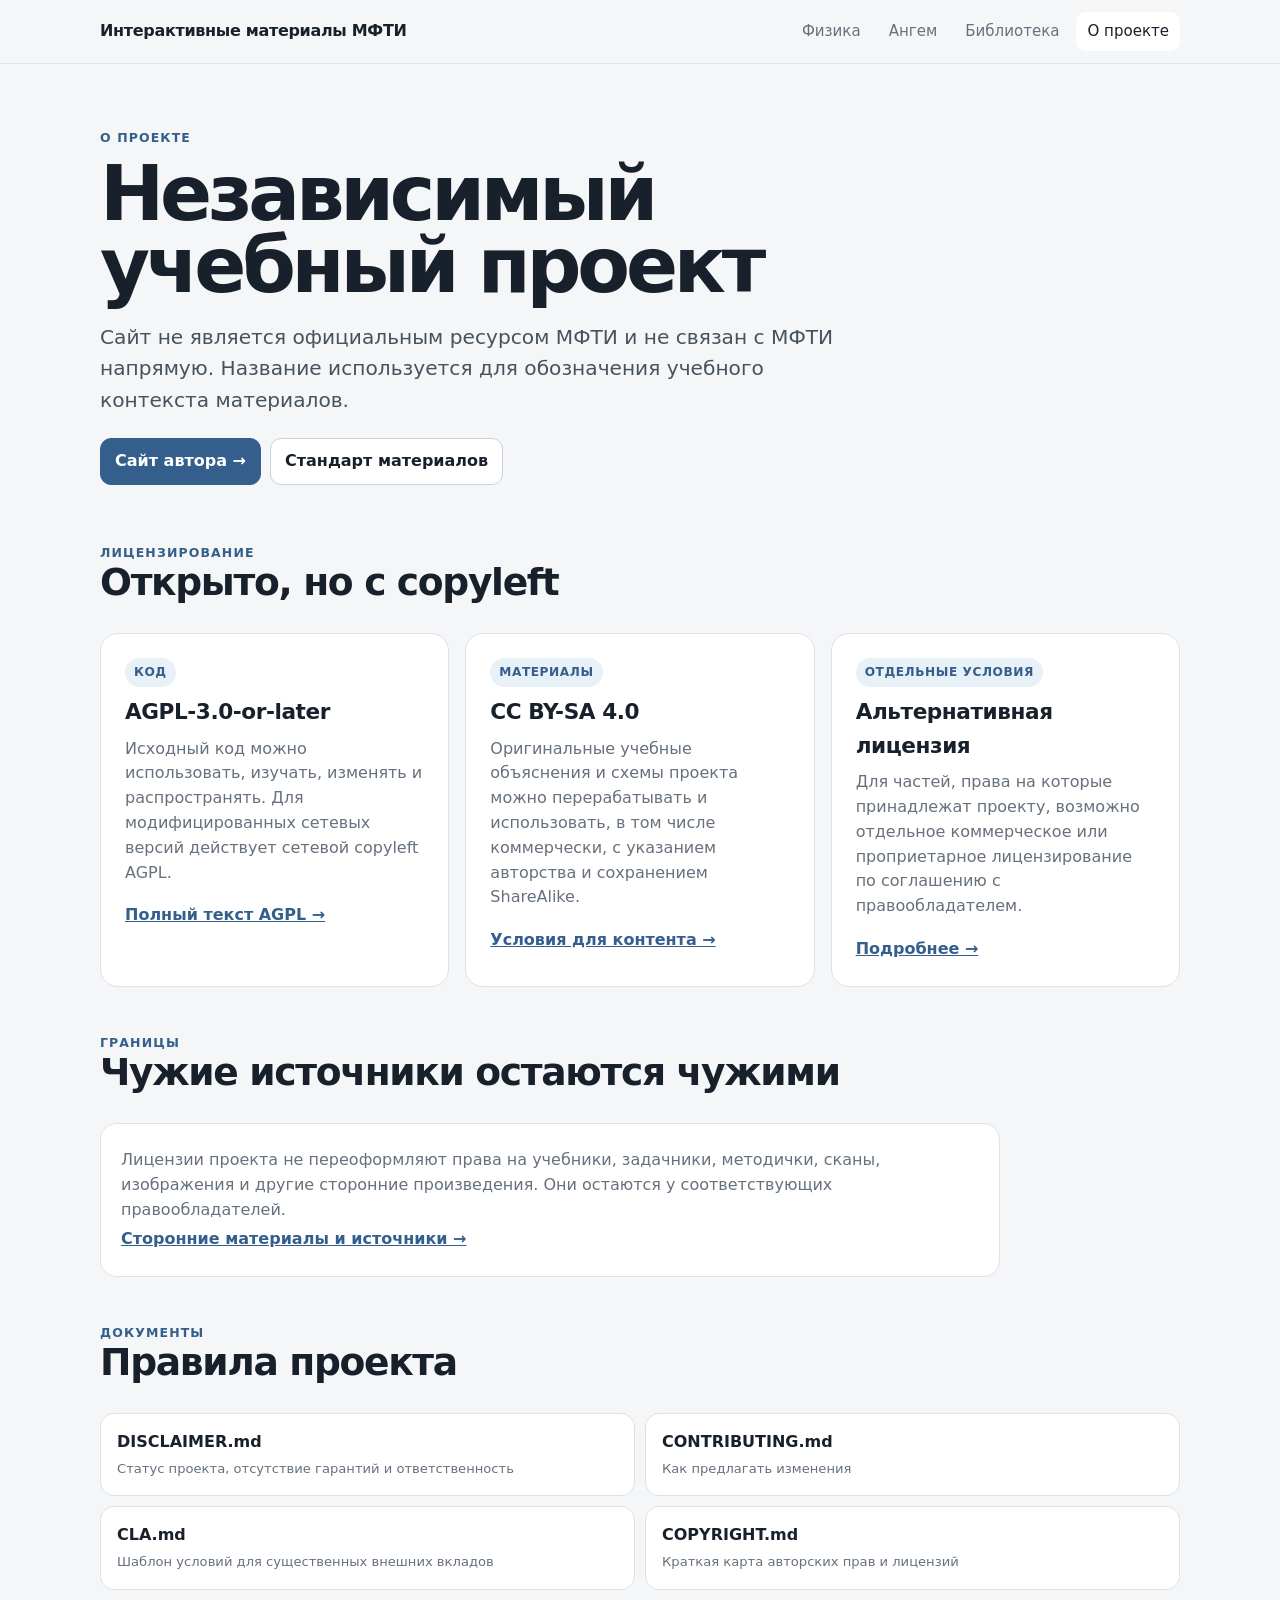
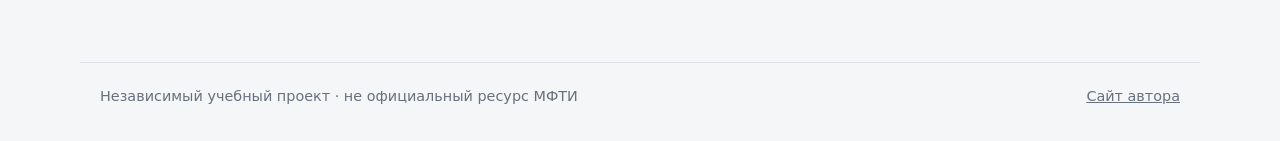
==== about/index.html @ 9d4ec2cb "Add files via upload" ====
<!doctype html>
<html lang="ru">
<head>
  <meta charset="utf-8">
  <meta name="viewport" content="width=device-width,initial-scale=1">
  <meta name="description" content="Статус, авторство и лицензии независимого учебного проекта.">
  <title>О проекте — Интерактивные материалы МФТИ</title>
  <link rel="stylesheet" href="../assets/site.css?v=0.16">
</head>
<body>
<header class="site-header">
  <nav class="site-nav" aria-label="Основная навигация">
    <a class="brand" href="../">Интерактивные материалы МФТИ</a>
    <div class="nav-links">
      <a href="../physics/">Физика</a>
      <a href="../analytic-geometry/">Ангем</a>
      <a href="../bookshelf/">Библиотека</a>
      <a aria-current="page" href="./">О проекте</a>
    </div>
  </nav>
</header>
<main class="page legal-page">
  <section class="legal-hero">
    <div class="kicker">О проекте</div>
    <h1>Независимый учебный проект</h1>
    <p class="lead">Сайт не является официальным ресурсом МФТИ и не связан с МФТИ напрямую. Название используется для обозначения учебного контекста материалов.</p>
    <div class="legal-actions">
      <a class="legal-button primary" href="https://fedotovskiilev.github.io/" target="_blank" rel="noopener">Сайт автора →</a>
      <a class="legal-button" href="../MATERIAL_STANDARD.md">Стандарт материалов</a>
    </div>
  </section>

  <section class="section">
    <div class="section-head"><div><div class="kicker">Лицензирование</div><h2>Открыто, но с copyleft</h2></div></div>
    <div class="grid">
      <article class="card small"><span class="tag">Код</span><h3>AGPL-3.0-or-later</h3><p>Исходный код можно использовать, изучать, изменять и распространять. Для модифицированных сетевых версий действует сетевой copyleft AGPL.</p><a class="arrow" href="../LICENSE">Полный текст AGPL →</a></article>
      <article class="card small"><span class="tag">Материалы</span><h3>CC BY-SA 4.0</h3><p>Оригинальные учебные объяснения и схемы проекта можно перерабатывать и использовать, в том числе коммерчески, с указанием авторства и сохранением ShareAlike.</p><a class="arrow" href="../LICENSE-CONTENT.md">Условия для контента →</a></article>
      <article class="card small"><span class="tag">Отдельные условия</span><h3>Альтернативная лицензия</h3><p>Для частей, права на которые принадлежат проекту, возможно отдельное коммерческое или проприетарное лицензирование по соглашению с правообладателем.</p><a class="arrow" href="../COMMERCIAL-LICENSE.md">Подробнее →</a></article>
    </div>
  </section>

  <section class="section">
    <div class="section-head"><div><div class="kicker">Границы</div><h2>Чужие источники остаются чужими</h2></div></div>
    <div class="notice-card">
      <p>Лицензии проекта не переоформляют права на учебники, задачники, методички, сканы, изображения и другие сторонние произведения. Они остаются у соответствующих правообладателей.</p>
      <p><a href="../THIRD_PARTY_NOTICES.md">Сторонние материалы и источники →</a></p>
    </div>
  </section>

  <section class="section">
    <div class="section-head"><div><div class="kicker">Документы</div><h2>Правила проекта</h2></div></div>
    <div class="legal-links">
      <a href="../DISCLAIMER.md"><strong>DISCLAIMER.md</strong><span>Статус проекта, отсутствие гарантий и ответственность</span></a>
      <a href="../CONTRIBUTING.md"><strong>CONTRIBUTING.md</strong><span>Как предлагать изменения</span></a>
      <a href="../CLA.md"><strong>CLA.md</strong><span>Шаблон условий для существенных внешних вкладов</span></a>
      <a href="../COPYRIGHT.md"><strong>COPYRIGHT.md</strong><span>Краткая карта авторских прав и лицензий</span></a>
    </div>
  </section>
</main>
<footer class="footer">
  <span>Независимый учебный проект · не официальный ресурс МФТИ</span>
  <span><a href="https://fedotovskiilev.github.io/" target="_blank" rel="noopener">Сайт автора</a></span>
</footer>
</body>
</html>
---- assets/site.css ----
:root{
  --bg:#f5f6f7;
  --surface:#ffffff;
  --surface-2:#eef1f4;
  --ink:#18212b;
  --muted:#66717d;
  --line:#dce2e8;
  --accent:#345f8c;
  --accent-soft:#e8f0f8;
  --radius:18px;
  --shadow:0 18px 42px rgba(22,33,45,.08);
  color-scheme:light;
}
*{box-sizing:border-box}
html{scroll-behavior:smooth}
body{margin:0;background:var(--bg);color:var(--ink);font:16px/1.55 Inter,ui-sans-serif,system-ui,-apple-system,"Segoe UI",Roboto,Arial,sans-serif}
a{color:inherit}
button,input,select,textarea{font:inherit}
.site-header{position:sticky;top:0;z-index:40;border-bottom:1px solid rgba(220,226,232,.85);background:rgba(245,246,247,.92);backdrop-filter:blur(14px)}
.site-nav{max-width:1120px;margin:auto;padding:12px 20px;display:flex;align-items:center;gap:16px}
.brand{font-weight:850;text-decoration:none;letter-spacing:-.02em;white-space:nowrap}
.nav-links{margin-left:auto;display:flex;gap:6px;flex-wrap:wrap;justify-content:flex-end}
.nav-links a{padding:8px 11px;border-radius:10px;text-decoration:none;color:var(--muted);font-size:.94rem}
.nav-links a:hover,.nav-links a[aria-current="page"]{background:var(--surface);color:var(--ink)}
.page{max-width:1120px;margin:auto;padding:54px 20px 72px}
.hero{display:grid;grid-template-columns:minmax(0,1.2fr) minmax(260px,.8fr);gap:34px;align-items:end;padding:28px 0 48px}
.kicker{font-size:.78rem;text-transform:uppercase;letter-spacing:.09em;font-weight:850;color:var(--accent)}
h1{font-size:clamp(2.5rem,7vw,5.6rem);line-height:.94;letter-spacing:-.055em;margin:10px 0 20px}
h2{font-size:clamp(1.6rem,3vw,2.35rem);line-height:1.1;letter-spacing:-.035em;margin:0 0 12px}
h3{letter-spacing:-.02em}.lead{font-size:clamp(1.05rem,2vw,1.26rem);color:#46525e;max-width:760px}.muted{color:var(--muted)}
.hero-note{border-left:3px solid var(--accent);padding:4px 0 4px 18px;color:var(--muted)}
.section{margin-top:46px}.section-head{display:flex;gap:20px;align-items:end;justify-content:space-between;margin-bottom:18px}.section-head p{max-width:640px;margin:0;color:var(--muted)}
.grid{display:grid;grid-template-columns:repeat(12,minmax(0,1fr));gap:16px}.card{grid-column:span 6;background:var(--surface);border:1px solid var(--line);border-radius:var(--radius);padding:24px;text-decoration:none;min-width:0;transition:transform .18s,border-color .18s,box-shadow .18s}.card:hover{transform:translateY(-2px);border-color:#b8c7d6;box-shadow:var(--shadow)}
.card.wide{grid-column:span 8}.card.small{grid-column:span 4}.card h3{margin:8px 0 8px;font-size:1.35rem}.card p{margin:0;color:var(--muted)}.tag{display:inline-flex;align-items:center;gap:6px;padding:5px 9px;border-radius:999px;background:var(--accent-soft);color:var(--accent);font-size:.76rem;font-weight:800;text-transform:uppercase;letter-spacing:.045em}
.arrow{display:inline-block;margin-top:18px;font-weight:760;color:var(--accent)}
.footer{max-width:1120px;margin:auto;border-top:1px solid var(--line);padding:22px 20px 34px;color:var(--muted);font-size:.9rem;display:flex;gap:14px;justify-content:space-between;flex-wrap:wrap}
.empty-card{border:1px dashed #bcc7d2;background:transparent}
@media(max-width:760px){.hero{grid-template-columns:1fr;gap:10px;padding-top:20px}.card,.card.wide,.card.small{grid-column:1/-1}.site-nav{align-items:flex-start}.nav-links{gap:2px}.nav-links a{padding:7px 8px;font-size:.86rem}.page{padding-top:34px}.section-head{align-items:flex-start;flex-direction:column;gap:4px}}
.sr-only{position:absolute!important;width:1px!important;height:1px!important;padding:0!important;margin:-1px!important;overflow:hidden!important;clip:rect(0,0,0,0)!important;white-space:nowrap!important;border:0!important}
code{font-family:ui-monospace,SFMono-Regular,Menlo,Consolas,monospace;font-size:.92em}

.independent-hero-note{border-left:0;padding:20px;border:1px solid var(--line);border-radius:16px;background:var(--surface)}
.independent-hero-note p{margin:9px 0 12px;color:var(--muted)}
.independent-hero-note a{font-weight:800;color:var(--accent);text-decoration:none}
.independent-hero-note a:hover{text-decoration:underline}
.independent-badge{display:inline-flex;padding:5px 9px;border-radius:999px;background:var(--accent-soft);color:var(--accent);font-size:.72rem;font-weight:850;text-transform:uppercase;letter-spacing:.05em}
.footer a{color:inherit}.footer-links{display:flex;gap:14px;flex-wrap:wrap}
.legal-page{padding-top:44px}.legal-hero{max-width:900px;padding:20px 0 12px}.legal-hero h1{font-size:clamp(2.5rem,6vw,4.8rem)}
.legal-actions{display:flex;gap:9px;flex-wrap:wrap;margin-top:22px}
.legal-button{display:inline-flex;align-items:center;justify-content:center;min-height:42px;padding:10px 14px;border:1px solid #c8d3de;border-radius:11px;background:#fff;text-decoration:none;font-weight:800}
.legal-button.primary{background:var(--accent);border-color:var(--accent);color:#fff}
.notice-card{background:#fff;border:1px solid var(--line);border-radius:16px;padding:20px;max-width:900px}
.notice-card p{margin:.25rem 0;color:var(--muted)}.notice-card a{color:var(--accent);font-weight:800}
.legal-links{display:grid;grid-template-columns:1fr 1fr;gap:10px}
.legal-links a{display:block;background:#fff;border:1px solid var(--line);border-radius:14px;padding:16px;text-decoration:none}
.legal-links a:hover{border-color:#b8c7d6;box-shadow:var(--shadow)}
.legal-links strong,.legal-links span{display:block}.legal-links span{margin-top:4px;color:var(--muted);font-size:.82rem}
@media(max-width:700px){.legal-links{grid-template-columns:1fr}}
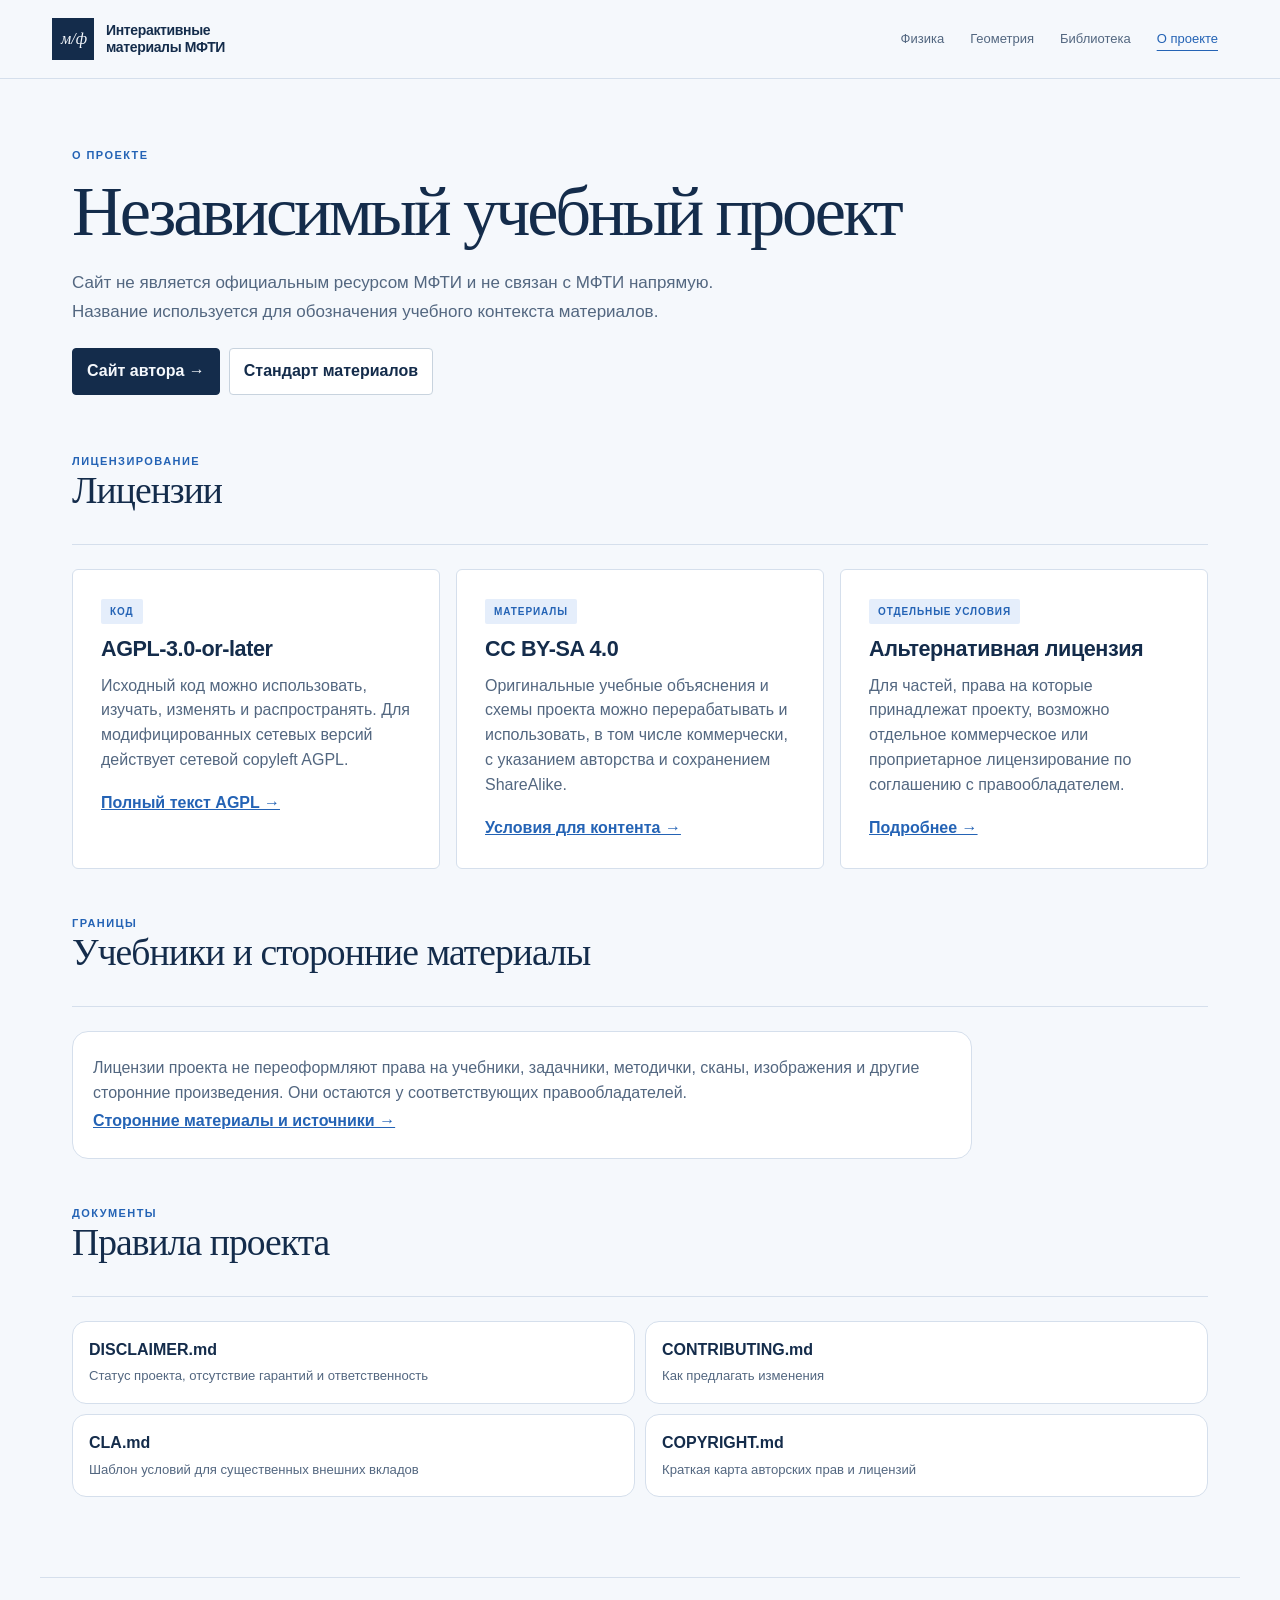
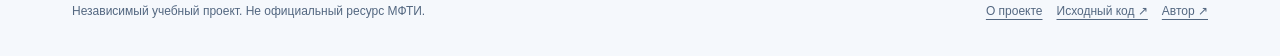
==== commit e720351f: "Redesign study materials with a unified blue palette and clearer lessons" ====
--- a/about/index.html
+++ b/about/index.html
@@ -5,21 +5,23 @@
   <meta name="viewport" content="width=device-width,initial-scale=1">
   <meta name="description" content="Статус, авторство и лицензии независимого учебного проекта.">
   <title>О проекте — Интерактивные материалы МФТИ</title>
-  <link rel="stylesheet" href="../assets/site.css?v=0.16">
+  <link rel="stylesheet" href="../assets/site.css?v=0.17">
+  <link rel="stylesheet" href="../assets/editorial.css?v=0.18">
 </head>
 <body>
+<a class="skip-link" href="#main">К содержанию</a>
 <header class="site-header">
   <nav class="site-nav" aria-label="Основная навигация">
-    <a class="brand" href="../">Интерактивные материалы МФТИ</a>
+    <a class="brand" href="../">Интерактивные<br>материалы МФТИ</a>
     <div class="nav-links">
       <a href="../physics/">Физика</a>
-      <a href="../analytic-geometry/">Ангем</a>
+      <a href="../analytic-geometry/">Геометрия</a>
       <a href="../bookshelf/">Библиотека</a>
       <a aria-current="page" href="./">О проекте</a>
     </div>
   </nav>
 </header>
-<main class="page legal-page">
+<main class="page legal-page" id="main">
   <section class="legal-hero">
     <div class="kicker">О проекте</div>
     <h1>Независимый учебный проект</h1>
@@ -31,7 +33,7 @@
   </section>
 
   <section class="section">
-    <div class="section-head"><div><div class="kicker">Лицензирование</div><h2>Открыто, но с copyleft</h2></div></div>
+    <div class="section-head"><div><div class="kicker">Лицензирование</div><h2>Лицензии</h2></div></div>
     <div class="grid">
       <article class="card small"><span class="tag">Код</span><h3>AGPL-3.0-or-later</h3><p>Исходный код можно использовать, изучать, изменять и распространять. Для модифицированных сетевых версий действует сетевой copyleft AGPL.</p><a class="arrow" href="../LICENSE">Полный текст AGPL →</a></article>
       <article class="card small"><span class="tag">Материалы</span><h3>CC BY-SA 4.0</h3><p>Оригинальные учебные объяснения и схемы проекта можно перерабатывать и использовать, в том числе коммерчески, с указанием авторства и сохранением ShareAlike.</p><a class="arrow" href="../LICENSE-CONTENT.md">Условия для контента →</a></article>
@@ -40,7 +42,7 @@
   </section>
 
   <section class="section">
-    <div class="section-head"><div><div class="kicker">Границы</div><h2>Чужие источники остаются чужими</h2></div></div>
+    <div class="section-head"><div><div class="kicker">Границы</div><h2>Учебники и сторонние материалы</h2></div></div>
     <div class="notice-card">
       <p>Лицензии проекта не переоформляют права на учебники, задачники, методички, сканы, изображения и другие сторонние произведения. Они остаются у соответствующих правообладателей.</p>
       <p><a href="../THIRD_PARTY_NOTICES.md">Сторонние материалы и источники →</a></p>
@@ -57,9 +59,6 @@
     </div>
   </section>
 </main>
-<footer class="footer">
-  <span>Независимый учебный проект · не официальный ресурс МФТИ</span>
-  <span><a href="https://fedotovskiilev.github.io/" target="_blank" rel="noopener">Сайт автора</a></span>
-</footer>
+<footer class="footer"><span>Независимый учебный проект. Не официальный ресурс МФТИ.</span><span class="footer-links"><a href="../about/">О проекте</a><a href="https://github.com/FedotovskiiLev/mipt-interactive-materials">Исходный код ↗</a><a href="https://fedotovskiilev.github.io/">Автор ↗</a></span></footer>
 </body>
 </html>
--- a/assets/editorial.css
+++ b/assets/editorial.css
@@ -0,0 +1,118 @@
+/* Shared reading layer. Loaded after the subject-specific interactive styles. */
+:root {
+  --bg:#f5f8fc; --surface:#ffffff; --surface-2:#eaf0f8; --ink:#142c4b;
+  --muted:#536780; --line:#d5dfec; --accent:#2463b5; --accent-soft:#e5eefb;
+  --card:#ffffff; --soft:#eaf0f8; --radius:8px; --shadow:none;
+  --lesson-bg:var(--bg); --lesson-surface:var(--surface); --lesson-ink:var(--ink);
+  --lesson-muted:var(--muted); --lesson-line:var(--line); --lesson-blue:#2463b5;
+  --lesson-blue-soft:#e5eefb; --lesson-green:#2463b5; --lesson-warm:#426caa;
+  --accent-2:#477dbf; --warm:#587aa6; --bs-ink:var(--ink); --bs-muted:var(--muted);
+  --bs-line:var(--line); --bs-soft:var(--bg); --bs-card:var(--surface); --bs-accent:#2463b5;
+}
+body {background:var(--bg);color:var(--ink);font-family:"Segoe UI",Arial,sans-serif}
+[hidden] {display:none!important}
+::selection {background:#c9dfff;color:#142c4b}
+:focus-visible {outline:3px solid #2463b5;outline-offset:4px}
+html {scroll-padding-top:110px}
+.skip-link {position:fixed;left:16px;top:-80px;z-index:1000;background:#142c4b;color:white;padding:12px 20px}
+.skip-link:focus {top:12px}
+.site-header,.topbar {background:var(--bg);border-bottom:1px solid var(--line);backdrop-filter:none}
+.site-nav,.topbar-inner {max-width:1240px;min-height:78px;padding:16px 32px;gap:28px}
+.brand {display:inline-flex;gap:12px;align-items:center;font-size:14px;font-weight:650;letter-spacing:-.025em;white-space:normal;line-height:1.25;flex-shrink:0;max-width:260px}
+.brand::before {content:'м / ф';display:grid;place-items:center;background:var(--ink);color:#f5f8fc;width:42px;height:42px;flex-shrink:0;font:italic 16px Georgia,serif;letter-spacing:-2px}
+.nav-links a,.topnav a {border-radius:0;font-size:13px!important;padding:8px 10px;color:var(--muted)}
+.nav-links a:hover,.nav-links a[aria-current=page],.topnav a:hover {background:transparent;color:var(--accent);text-decoration:underline;text-underline-offset:7px}
+.page,.lesson-page,.books-page {max-width:1200px;padding:48px 32px 80px}
+h1,.lesson-hero h1,.hero h1,.books-intro h1,.legal-hero h1 {font-family:Georgia,"Times New Roman",serif;font-weight:400;letter-spacing:-.045em;line-height:1.06;font-size:clamp(2.7rem,5.5vw,4.7rem)}
+h2 {font-family:Georgia,"Times New Roman",serif;font-weight:400;letter-spacing:-.025em}
+.kicker,.eyebrow {font-size:11px;letter-spacing:.13em;font-weight:650;color:var(--accent);text-transform:uppercase}
+.lead,.hero-lead {font-size:17px;line-height:1.7;color:var(--muted);max-width:650px}
+.hero {padding-top:24px;align-items:center}
+.hero-note,.source-note,.hero-principle {background:transparent;border:0;border-left:1px solid var(--line);border-radius:0;box-shadow:none;padding:8px 0 8px 28px}
+.source-note strong,.hero-principle .principle-title {color:var(--ink)}
+.source-note p,.hero-principle p {color:var(--muted);font-size:14px;line-height:1.65}
+.source-note>span,.hero-principle .source-badge {color:var(--accent);background:transparent;border:0}
+.books-page .btn.primary,.catalog-dialog .btn.primary {background:var(--ink);border-color:var(--ink)}
+.card {border-radius:6px;box-shadow:none;padding:28px;background:var(--surface)}
+.card:hover {box-shadow:none;border-color:#7e9fc9;transform:translateY(-3px)}
+.tag,.independent-badge {border-radius:2px;background:var(--accent-soft);font-size:10px;letter-spacing:.09em}
+.section-head {border-bottom:1px solid var(--line);padding-bottom:20px;margin-bottom:24px}
+.section-head p {font-size:14px;max-width:460px}
+.footer {max-width:1200px;font-size:12px;padding:24px 32px 36px;gap:20px}
+.footer a {text-underline-offset:4px}
+.lesson-button,.button,.legal-button,.btn {border-radius:4px!important;font-weight:600!important}
+.lesson-button.primary,.button.primary,.legal-button.primary {background:var(--ink);border-color:var(--ink);color:var(--bg)}
+.lesson-hero {padding:16px 0 38px}
+.lesson-section {scroll-margin-top:110px}
+.section-heading h2 {font-size:clamp(1.65rem,3vw,2.4rem);line-height:1.2}
+.route {border-radius:4px;box-shadow:none;background:var(--surface)}
+.route a {font-size:12px}
+.lesson-section :is(.explain-card,.interactive-card,.multiply-lab,.det-lab,.cramer-lab,.homework-card,.quiz-shell,.chart-card,.analysis-card,.split-card,.theory-card,.deep-theory-card,.methodic-depth) {border-radius:6px;box-shadow:none}
+.reading-meta {display:flex;flex-wrap:wrap;gap:10px 24px;padding:15px 0;margin:0 0 28px;border-block:1px solid var(--line);color:var(--muted);font-size:12px}
+.reading-meta a {text-underline-offset:4px}
+.lesson-header .nav-links,.topnav {flex-wrap:nowrap;overflow:auto;min-width:0;white-space:nowrap}
+.topbar-inner {justify-content:space-between}
+.topnav {display:flex}
+.topnav a {flex-shrink:0}
+.home-hero {display:grid;grid-template-columns:1.12fr 1fr;gap:60px;align-items:center;padding:20px 0 54px}
+.home-hero h1 {font-size:clamp(3rem,5.3vw,4.6rem);margin:22px 0;line-height:1.04}
+.home-hero h1 em {font-weight:400;color:var(--accent)}
+.home-hero .lead {max-width:470px;font-size:16px}
+.hero-link {display:inline-flex;gap:30px;align-items:center;background:var(--ink);color:var(--bg);padding:13px 19px;text-decoration:none;font-size:13px;margin-top:16px;border:1px solid var(--ink)}
+.hero-link:hover {background:var(--accent);border-color:var(--accent)}
+.figure-board {background:#e8f0fc;border:1px solid #cddcf0;padding:24px 26px 18px;position:relative;min-width:0}
+.figure-board svg {display:block;width:100%;height:auto;overflow:visible}
+.figure-heading,.figure-caption {display:flex;justify-content:space-between;gap:12px;font-size:10px;text-transform:uppercase;letter-spacing:.1em;color:#486486}
+.figure-caption {border-top:1px solid #c5d5eb;padding-top:16px;text-transform:none;letter-spacing:0;font:12px Georgia,serif}
+.catalog-heading {display:flex;justify-content:space-between;align-items:baseline;margin-top:16px;border-top:1px solid var(--ink);padding-top:25px}
+.catalog-heading h2 {font-size:32px;margin:0}.catalog-heading span {font-size:12px;color:var(--muted)}
+.catalog-tools-home {display:flex;justify-content:space-between;gap:20px;align-items:center;margin:24px 0}
+.filters {display:flex;gap:5px;flex-wrap:wrap}
+.filters button {border:1px solid transparent;background:transparent;color:var(--muted);padding:9px 14px;font-size:12px;cursor:pointer}
+.filters button[aria-pressed=true] {background:var(--ink);color:var(--bg)}
+.search-label {display:flex;align-items:center;gap:12px;border-bottom:1px solid #9aafca;max-width:280px;width:100%;font-size:12px;color:var(--muted)}
+.search-label input {width:100%;min-width:0;border:0;background:transparent;padding:10px 0;color:var(--ink);font-size:13px}
+.material-grid {display:grid;grid-template-columns:1fr 1fr;gap:22px;margin-top:24px}
+.material-card {display:flex;flex-direction:column;text-decoration:none;border:1px solid var(--line);background:var(--surface);transition:transform .18s,border-color .18s;min-width:0}
+.material-card:hover {transform:translateY(-3px);border-color:#7e9fc9}
+.material-art {height:160px;position:relative;overflow:hidden;display:flex;align-items:center;justify-content:center;border-bottom:1px solid var(--line)}
+.material-art svg {height:100%;width:100%}
+.material-art.math {background:#e7effa}.material-art.physics {background:#eaf2fc}
+.material-body {padding:24px 28px 20px;display:flex;flex-direction:column;flex:1}
+.material-meta {display:flex;justify-content:space-between;gap:10px;font-size:10px;text-transform:uppercase;letter-spacing:.08em;color:var(--muted)}
+.material-card h3 {font:normal 28px/1.16 Georgia,serif;letter-spacing:-.025em;margin:18px 0 12px;max-width:350px}
+.material-card p {font-size:14px;line-height:1.65;color:var(--muted);margin:0 0 24px}
+.material-bottom {border-top:1px solid var(--line);padding-top:16px;display:flex;justify-content:space-between;gap:12px;margin-top:auto;font-size:12px}.material-bottom b {font-weight:500;color:var(--accent)}
+.library-strip {display:grid;grid-template-columns:56px 1fr auto;gap:22px;align-items:center;margin-top:24px;padding:25px 28px;border:1px solid var(--line)}
+.library-icon {font:32px Georgia,serif;color:var(--accent)}
+.library-strip h3 {font:24px Georgia,serif;margin:0 0 6px}.library-strip p {color:var(--muted);font-size:13px;margin:0}.library-strip a {font-size:13px;text-underline-offset:5px;white-space:nowrap}
+.home-colophon {display:grid;grid-template-columns:1fr 1fr;gap:64px;margin-top:64px;padding-top:26px;border-top:1px solid var(--line)}
+.home-colophon h2 {font-size:26px}.home-colophon p {font-size:14px;color:var(--muted);line-height:1.7}
+.empty-result {padding:40px;text-align:center;border:1px dashed var(--line)}
+.empty-result button {background:var(--ink);color:white;border:0;padding:10px 16px;cursor:pointer}
+@media(max-width:900px) {
+  .site-nav,.topbar-inner {flex-wrap:wrap;gap:12px;min-height:auto;padding:14px 24px}
+  .nav-links {margin-left:auto}.lesson-nav .nav-links,.topnav {width:100%;justify-content:flex-start;margin:0}
+  .home-hero {gap:30px}.home-hero h1 {font-size:3.8rem}
+  .brand {max-width:230px}.figure-board {padding:18px}
+}
+@media(max-width:640px) {
+  html {scroll-padding-top:145px}.site-nav,.topbar-inner {padding:12px 18px;gap:8px}
+  .brand {max-width:none;font-size:13px}.brand::before {width:32px;height:32px;font-size:13px}
+  .nav-links {width:100%;justify-content:flex-start;gap:4px;margin:0;flex-wrap:nowrap;overflow:auto;white-space:nowrap}
+  .nav-links a {font-size:12px!important;padding:6px 9px}
+  .page,.lesson-page,.books-page {padding:28px 18px 48px}
+  .home-hero {grid-template-columns:1fr;gap:30px;padding:0 0 35px}.home-hero h1 {font-size:3.35rem;margin-top:18px}
+  .figure-board {max-width:460px;width:100%;margin:auto}.figure-board svg {max-height:245px}
+  .catalog-heading h2 {font-size:28px}.catalog-tools-home {align-items:stretch;flex-direction:column;gap:12px}
+  .search-label {max-width:none}.filters button {padding:9px 11px}.material-grid {grid-template-columns:1fr;gap:18px}
+  .material-body {padding:22px}.material-art {height:140px}.material-card h3 {font-size:27px}
+  .library-strip {grid-template-columns:30px 1fr;gap:15px;padding:22px}.library-strip a {grid-column:2}
+  .home-colophon {grid-template-columns:1fr;gap:18px;margin-top:40px}
+  .hero-note,.source-note,.hero-principle {padding:18px 0;border-left:0;border-top:1px solid var(--line)}
+  .lesson-hero h1,.hero h1 {font-size:2.8rem;overflow-wrap:anywhere}
+  .lesson-section {scroll-margin-top:145px}.reading-meta {gap:8px 16px}
+  .footer {padding:24px 18px}.section-heading h2 {font-size:1.8rem}
+}
+@media(prefers-reduced-motion:reduce) {html {scroll-behavior:auto}*,*::before,*::after {animation:none!important;transition:none!important}}
+@media print {.site-header,.topbar,.skip-link,.catalog-tools-home,.hero-actions {display:none}body {background:white}.page,.lesson-page {max-width:none;padding:0}.lesson-section {break-before:auto}.card {break-inside:avoid}a {color:inherit}}
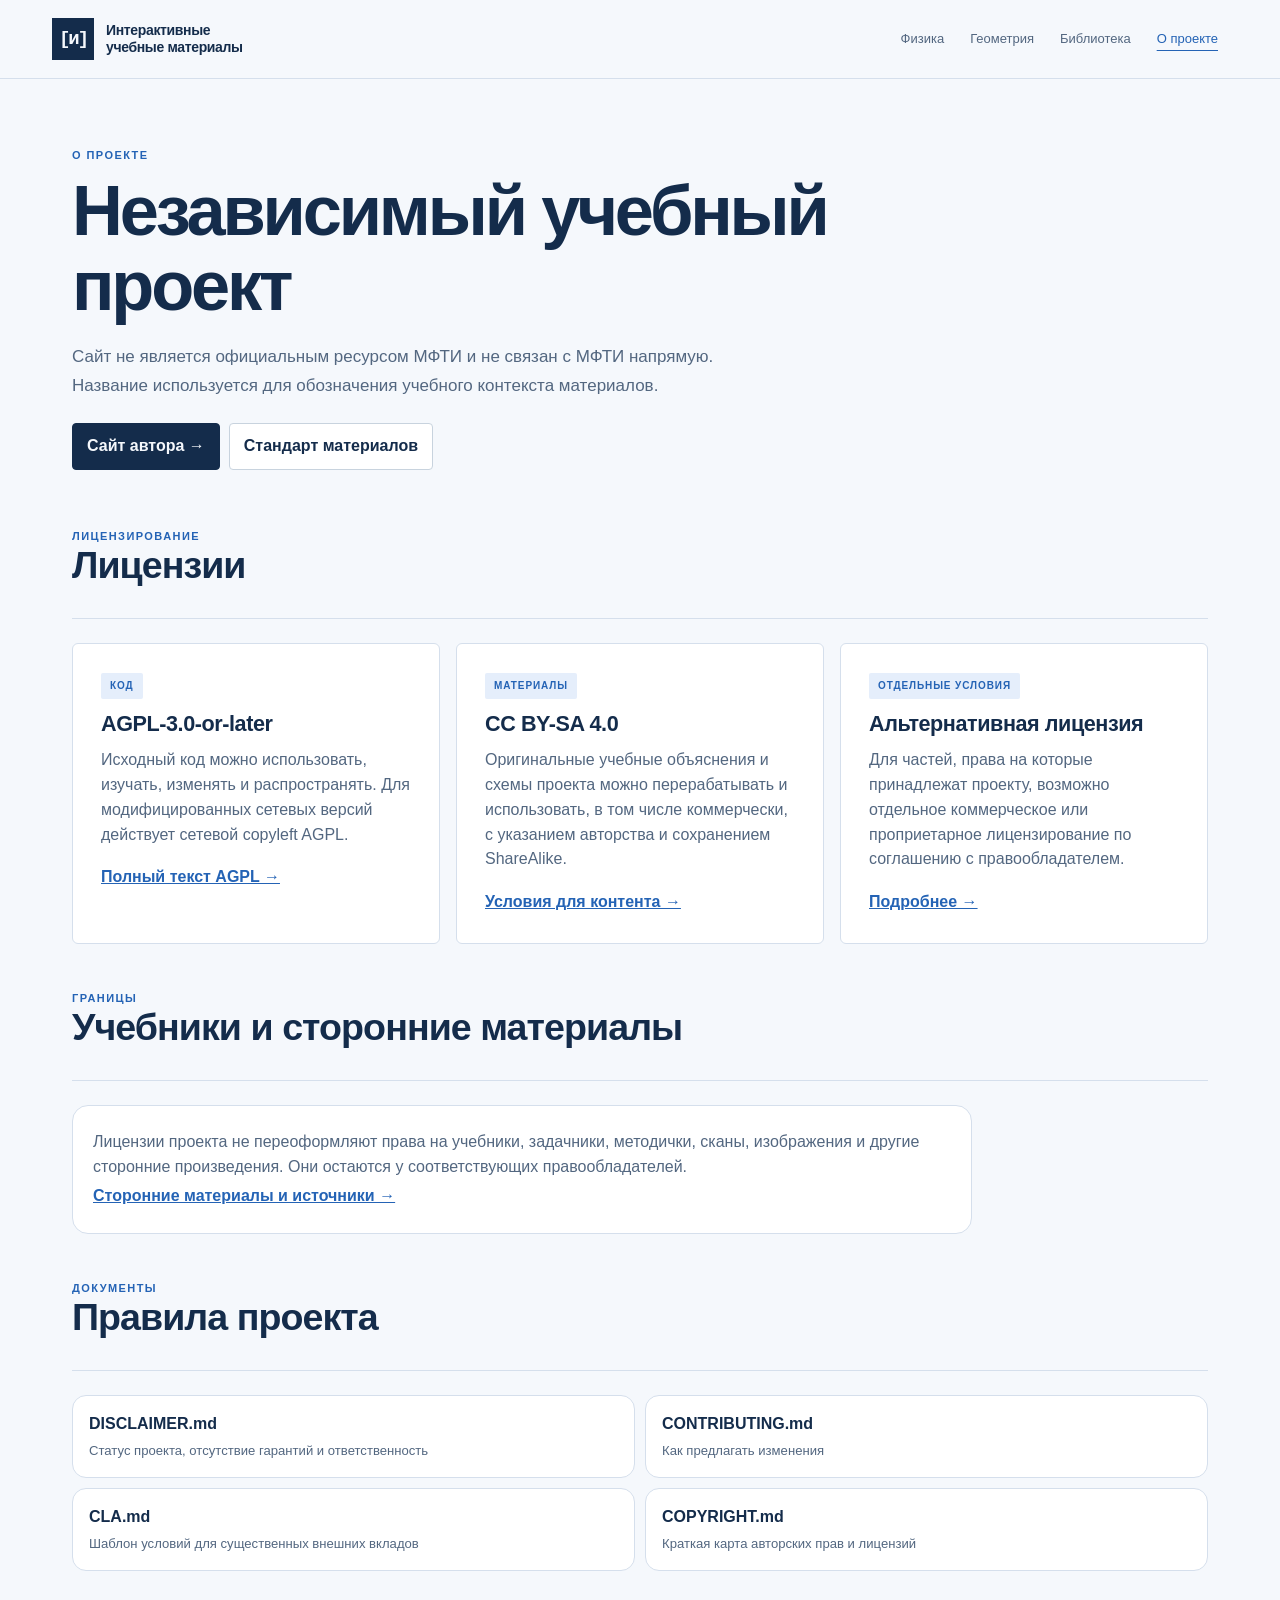
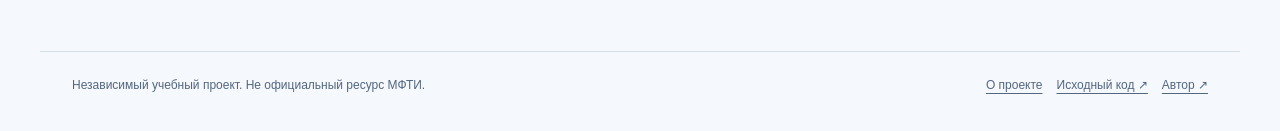
==== commit 63eea09b: "Retune homepage for a broader informal interactive learning project" ====
--- a/about/index.html
+++ b/about/index.html
@@ -6,13 +6,13 @@
   <meta name="description" content="Статус, авторство и лицензии независимого учебного проекта.">
   <title>О проекте — Интерактивные материалы МФТИ</title>
   <link rel="stylesheet" href="../assets/site.css?v=0.17">
-  <link rel="stylesheet" href="../assets/editorial.css?v=0.18">
+  <link rel="stylesheet" href="../assets/editorial.css?v=0.19">
 </head>
 <body>
 <a class="skip-link" href="#main">К содержанию</a>
 <header class="site-header">
   <nav class="site-nav" aria-label="Основная навигация">
-    <a class="brand" href="../">Интерактивные<br>материалы МФТИ</a>
+    <a class="brand" href="../">Интерактивные<br>учебные материалы</a>
     <div class="nav-links">
       <a href="../physics/">Физика</a>
       <a href="../analytic-geometry/">Геометрия</a>
--- a/assets/editorial.css
+++ b/assets/editorial.css
@@ -19,12 +19,12 @@
 .site-header,.topbar {background:var(--bg);border-bottom:1px solid var(--line);backdrop-filter:none}
 .site-nav,.topbar-inner {max-width:1240px;min-height:78px;padding:16px 32px;gap:28px}
 .brand {display:inline-flex;gap:12px;align-items:center;font-size:14px;font-weight:650;letter-spacing:-.025em;white-space:normal;line-height:1.25;flex-shrink:0;max-width:260px}
-.brand::before {content:'м / ф';display:grid;place-items:center;background:var(--ink);color:#f5f8fc;width:42px;height:42px;flex-shrink:0;font:italic 16px Georgia,serif;letter-spacing:-2px}
+.brand::before {content:'[и]';display:grid;place-items:center;background:var(--ink);color:#f5f8fc;width:42px;height:42px;flex-shrink:0;font:700 19px Consolas,monospace;letter-spacing:-2px}
 .nav-links a,.topnav a {border-radius:0;font-size:13px!important;padding:8px 10px;color:var(--muted)}
 .nav-links a:hover,.nav-links a[aria-current=page],.topnav a:hover {background:transparent;color:var(--accent);text-decoration:underline;text-underline-offset:7px}
 .page,.lesson-page,.books-page {max-width:1200px;padding:48px 32px 80px}
-h1,.lesson-hero h1,.hero h1,.books-intro h1,.legal-hero h1 {font-family:Georgia,"Times New Roman",serif;font-weight:400;letter-spacing:-.045em;line-height:1.06;font-size:clamp(2.7rem,5.5vw,4.7rem)}
-h2 {font-family:Georgia,"Times New Roman",serif;font-weight:400;letter-spacing:-.025em}
+h1,.lesson-hero h1,.hero h1,.books-intro h1,.legal-hero h1 {font-family:"Segoe UI",Arial,sans-serif;font-weight:800;letter-spacing:-.045em;line-height:1.06;font-size:clamp(2.7rem,5.5vw,4.7rem)}
+h2 {font-family:"Segoe UI",Arial,sans-serif;font-weight:750;letter-spacing:-.025em}
 .kicker,.eyebrow {font-size:11px;letter-spacing:.13em;font-weight:650;color:var(--accent);text-transform:uppercase}
 .lead,.hero-lead {font-size:17px;line-height:1.7;color:var(--muted);max-width:650px}
 .hero {padding-top:24px;align-items:center}
@@ -54,16 +54,19 @@
 .topbar-inner {justify-content:space-between}
 .topnav {display:flex}
 .topnav a {flex-shrink:0}
-.home-hero {display:grid;grid-template-columns:1.12fr 1fr;gap:60px;align-items:center;padding:20px 0 54px}
-.home-hero h1 {font-size:clamp(3rem,5.3vw,4.6rem);margin:22px 0;line-height:1.04}
-.home-hero h1 em {font-weight:400;color:var(--accent)}
-.home-hero .lead {max-width:470px;font-size:16px}
-.hero-link {display:inline-flex;gap:30px;align-items:center;background:var(--ink);color:var(--bg);padding:13px 19px;text-decoration:none;font-size:13px;margin-top:16px;border:1px solid var(--ink)}
-.hero-link:hover {background:var(--accent);border-color:var(--accent)}
-.figure-board {background:#e8f0fc;border:1px solid #cddcf0;padding:24px 26px 18px;position:relative;min-width:0}
-.figure-board svg {display:block;width:100%;height:auto;overflow:visible}
-.figure-heading,.figure-caption {display:flex;justify-content:space-between;gap:12px;font-size:10px;text-transform:uppercase;letter-spacing:.1em;color:#486486}
-.figure-caption {border-top:1px solid #c5d5eb;padding-top:16px;text-transform:none;letter-spacing:0;font:12px Georgia,serif}
+/* Homepage: a direct, poster-like entrance to the student project. */
+.home-hero {display:block;position:relative;background:#1749d1;color:#fff;padding:28px 34px 0;margin:0 0 42px;border:1px solid #1749d1;box-shadow:7px 7px 0 #bcd0fb;background-image:radial-gradient(#ffffff1c .8px,transparent .8px);background-size:12px 12px}
+.home-topline {display:flex;align-items:center;justify-content:space-between;gap:16px;font:12px Consolas,monospace}
+.unofficial-stamp {border:1px solid #bcd0ff;padding:7px 10px;transform:rotate(3deg);text-transform:uppercase;font-size:11px;letter-spacing:.06em}
+.home-hero h1 {font-family:"Segoe UI",Arial,sans-serif;font-size:clamp(2.5rem,5.35vw,4.6rem);font-weight:850;letter-spacing:-.055em;line-height:1.04;margin:38px 0 28px;color:#fff}
+.title-dot {color:#9cc5ff}
+.home-intro-row {display:flex;align-items:end;justify-content:space-between;gap:40px;margin-bottom:30px}
+.home-hero .lead {font-size:16px;line-height:1.65;max-width:610px;margin:0;color:#e4edff}
+.hero-link {display:inline-flex;flex-shrink:0;align-items:center;gap:32px;padding:15px 19px;border:1px solid white;background:#fff;color:#123b9e;text-decoration:none;font-size:14px;font-weight:700;box-shadow:4px 4px 0 #0c2c85}
+.hero-link:hover {background:#dbe8ff;color:#0b286f}
+.home-hero :focus-visible {outline-color:white}
+.home-bottomline {display:flex;justify-content:space-between;align-items:center;gap:14px;padding:17px 0;border-top:1px solid #ffffff45;font:12px Consolas,monospace;color:#d5e3ff}
+.home-bottomline p {margin:0}.home-bottomline>span {font-size:18px;letter-spacing:.12em}
 .catalog-heading {display:flex;justify-content:space-between;align-items:baseline;margin-top:16px;border-top:1px solid var(--ink);padding-top:25px}
 .catalog-heading h2 {font-size:32px;margin:0}.catalog-heading span {font-size:12px;color:var(--muted)}
 .catalog-tools-home {display:flex;justify-content:space-between;gap:20px;align-items:center;margin:24px 0}
@@ -80,12 +83,12 @@
 .material-art.math {background:#e7effa}.material-art.physics {background:#eaf2fc}
 .material-body {padding:24px 28px 20px;display:flex;flex-direction:column;flex:1}
 .material-meta {display:flex;justify-content:space-between;gap:10px;font-size:10px;text-transform:uppercase;letter-spacing:.08em;color:var(--muted)}
-.material-card h3 {font:normal 28px/1.16 Georgia,serif;letter-spacing:-.025em;margin:18px 0 12px;max-width:350px}
+.material-card h3 {font:750 26px/1.2 "Segoe UI",Arial,sans-serif;letter-spacing:-.025em;margin:18px 0 12px;max-width:350px}
 .material-card p {font-size:14px;line-height:1.65;color:var(--muted);margin:0 0 24px}
 .material-bottom {border-top:1px solid var(--line);padding-top:16px;display:flex;justify-content:space-between;gap:12px;margin-top:auto;font-size:12px}.material-bottom b {font-weight:500;color:var(--accent)}
 .library-strip {display:grid;grid-template-columns:56px 1fr auto;gap:22px;align-items:center;margin-top:24px;padding:25px 28px;border:1px solid var(--line)}
 .library-icon {font:32px Georgia,serif;color:var(--accent)}
-.library-strip h3 {font:24px Georgia,serif;margin:0 0 6px}.library-strip p {color:var(--muted);font-size:13px;margin:0}.library-strip a {font-size:13px;text-underline-offset:5px;white-space:nowrap}
+.library-strip h3 {font:750 24px "Segoe UI",Arial,sans-serif;margin:0 0 6px}.library-strip p {color:var(--muted);font-size:13px;margin:0}.library-strip a {font-size:13px;text-underline-offset:5px;white-space:nowrap}
 .home-colophon {display:grid;grid-template-columns:1fr 1fr;gap:64px;margin-top:64px;padding-top:26px;border-top:1px solid var(--line)}
 .home-colophon h2 {font-size:26px}.home-colophon p {font-size:14px;color:var(--muted);line-height:1.7}
 .empty-result {padding:40px;text-align:center;border:1px dashed var(--line)}
@@ -93,8 +96,8 @@
 @media(max-width:900px) {
   .site-nav,.topbar-inner {flex-wrap:wrap;gap:12px;min-height:auto;padding:14px 24px}
   .nav-links {margin-left:auto}.lesson-nav .nav-links,.topnav {width:100%;justify-content:flex-start;margin:0}
-  .home-hero {gap:30px}.home-hero h1 {font-size:3.8rem}
-  .brand {max-width:230px}.figure-board {padding:18px}
+  .brand {max-width:230px}
+  .home-intro-row {gap:24px}.home-hero h1 {font-size:clamp(2.6rem,6.3vw,3.8rem)}
 }
 @media(max-width:640px) {
   html {scroll-padding-top:145px}.site-nav,.topbar-inner {padding:12px 18px;gap:8px}
@@ -102,8 +105,12 @@
   .nav-links {width:100%;justify-content:flex-start;gap:4px;margin:0;flex-wrap:nowrap;overflow:auto;white-space:nowrap}
   .nav-links a {font-size:12px!important;padding:6px 9px}
   .page,.lesson-page,.books-page {padding:28px 18px 48px}
-  .home-hero {grid-template-columns:1fr;gap:30px;padding:0 0 35px}.home-hero h1 {font-size:3.35rem;margin-top:18px}
-  .figure-board {max-width:460px;width:100%;margin:auto}.figure-board svg {max-height:245px}
+  .home-hero {padding:20px 18px 0;margin-bottom:32px;box-shadow:4px 4px 0 #bcd0fb}
+  .home-hero h1 {font-size:clamp(1.55rem,6.95vw,2.75rem);letter-spacing:-.045em;line-height:1.1;margin:30px 0 22px}
+  .home-topline {font-size:10px;align-items:start}.unofficial-stamp {font-size:9px;padding:5px 6px}
+  .home-intro-row {flex-direction:column;align-items:start;gap:22px}.home-hero .lead {font-size:14px}
+  .home-bottomline {font-size:10px}.home-bottomline>span {font-size:13px;letter-spacing:0}
+  .hero-link {font-size:13px;padding:12px 15px}
   .catalog-heading h2 {font-size:28px}.catalog-tools-home {align-items:stretch;flex-direction:column;gap:12px}
   .search-label {max-width:none}.filters button {padding:9px 11px}.material-grid {grid-template-columns:1fr;gap:18px}
   .material-body {padding:22px}.material-art {height:140px}.material-card h3 {font-size:27px}
